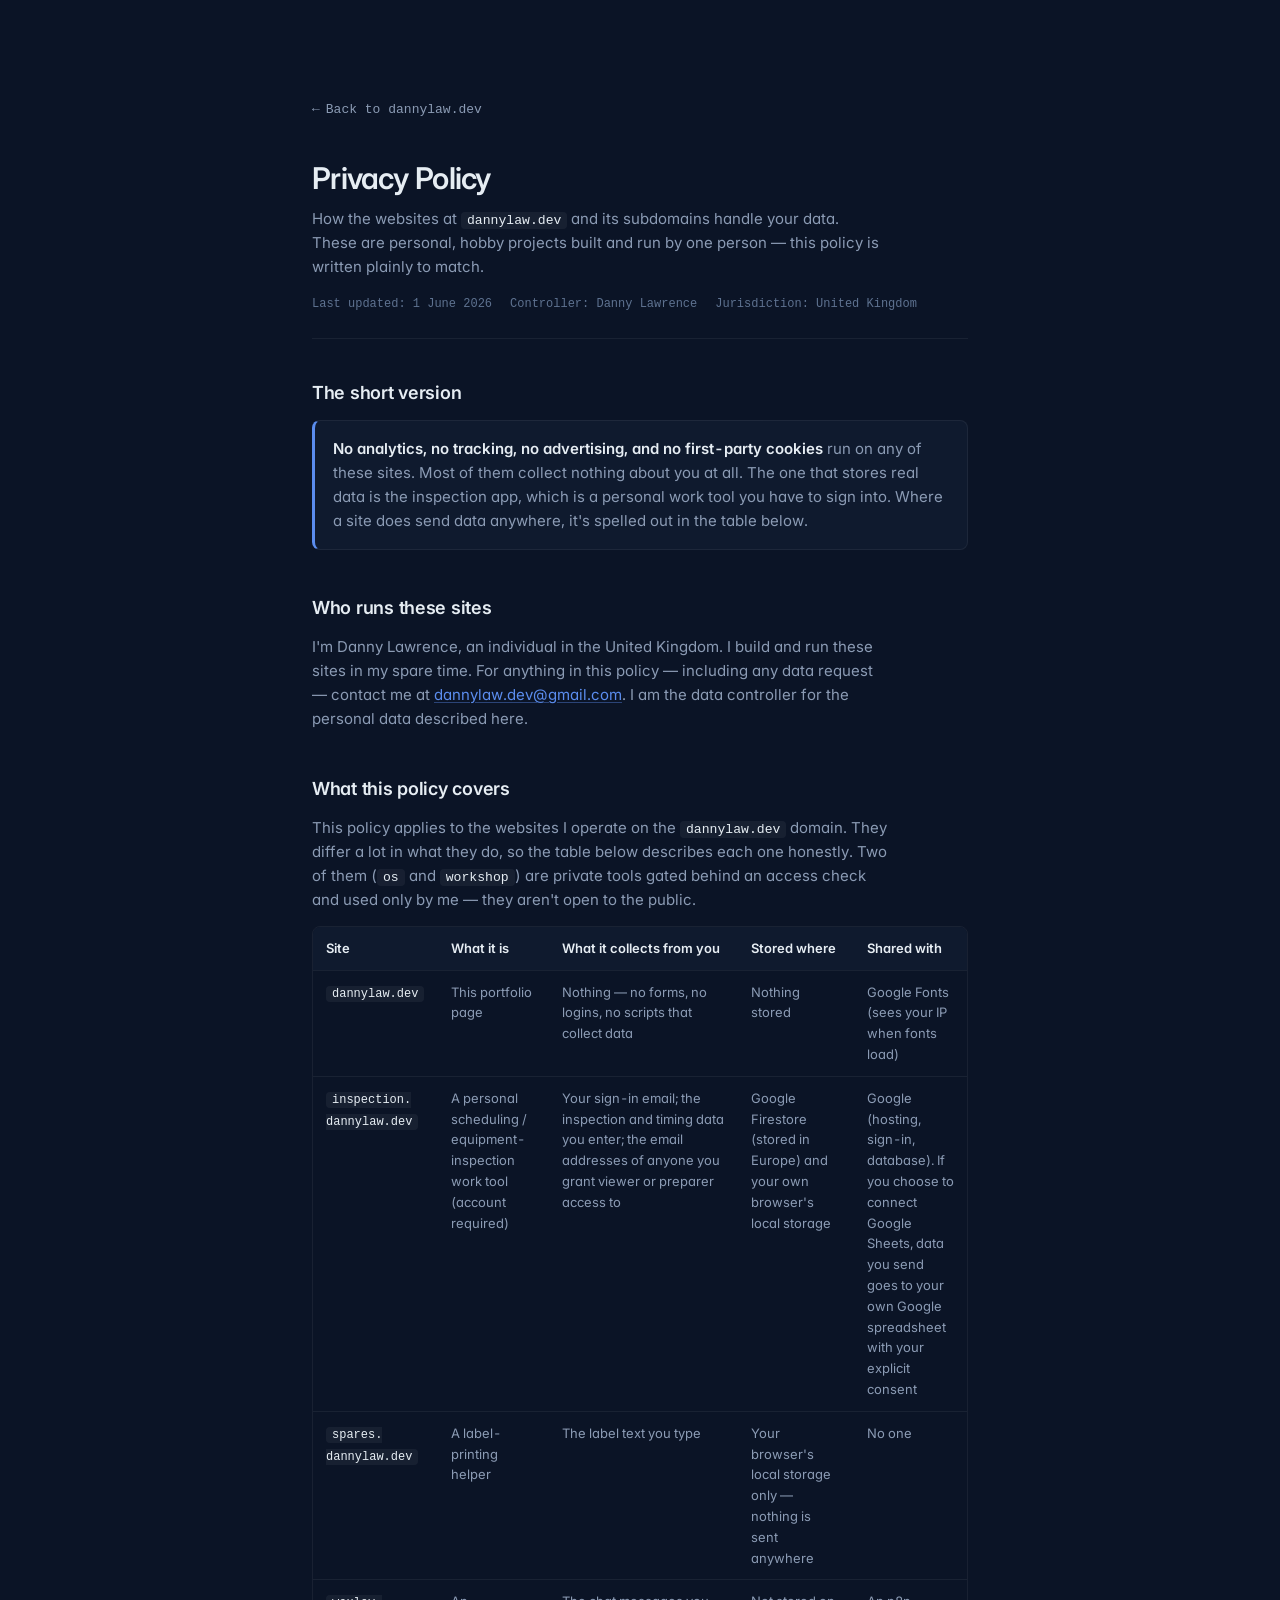
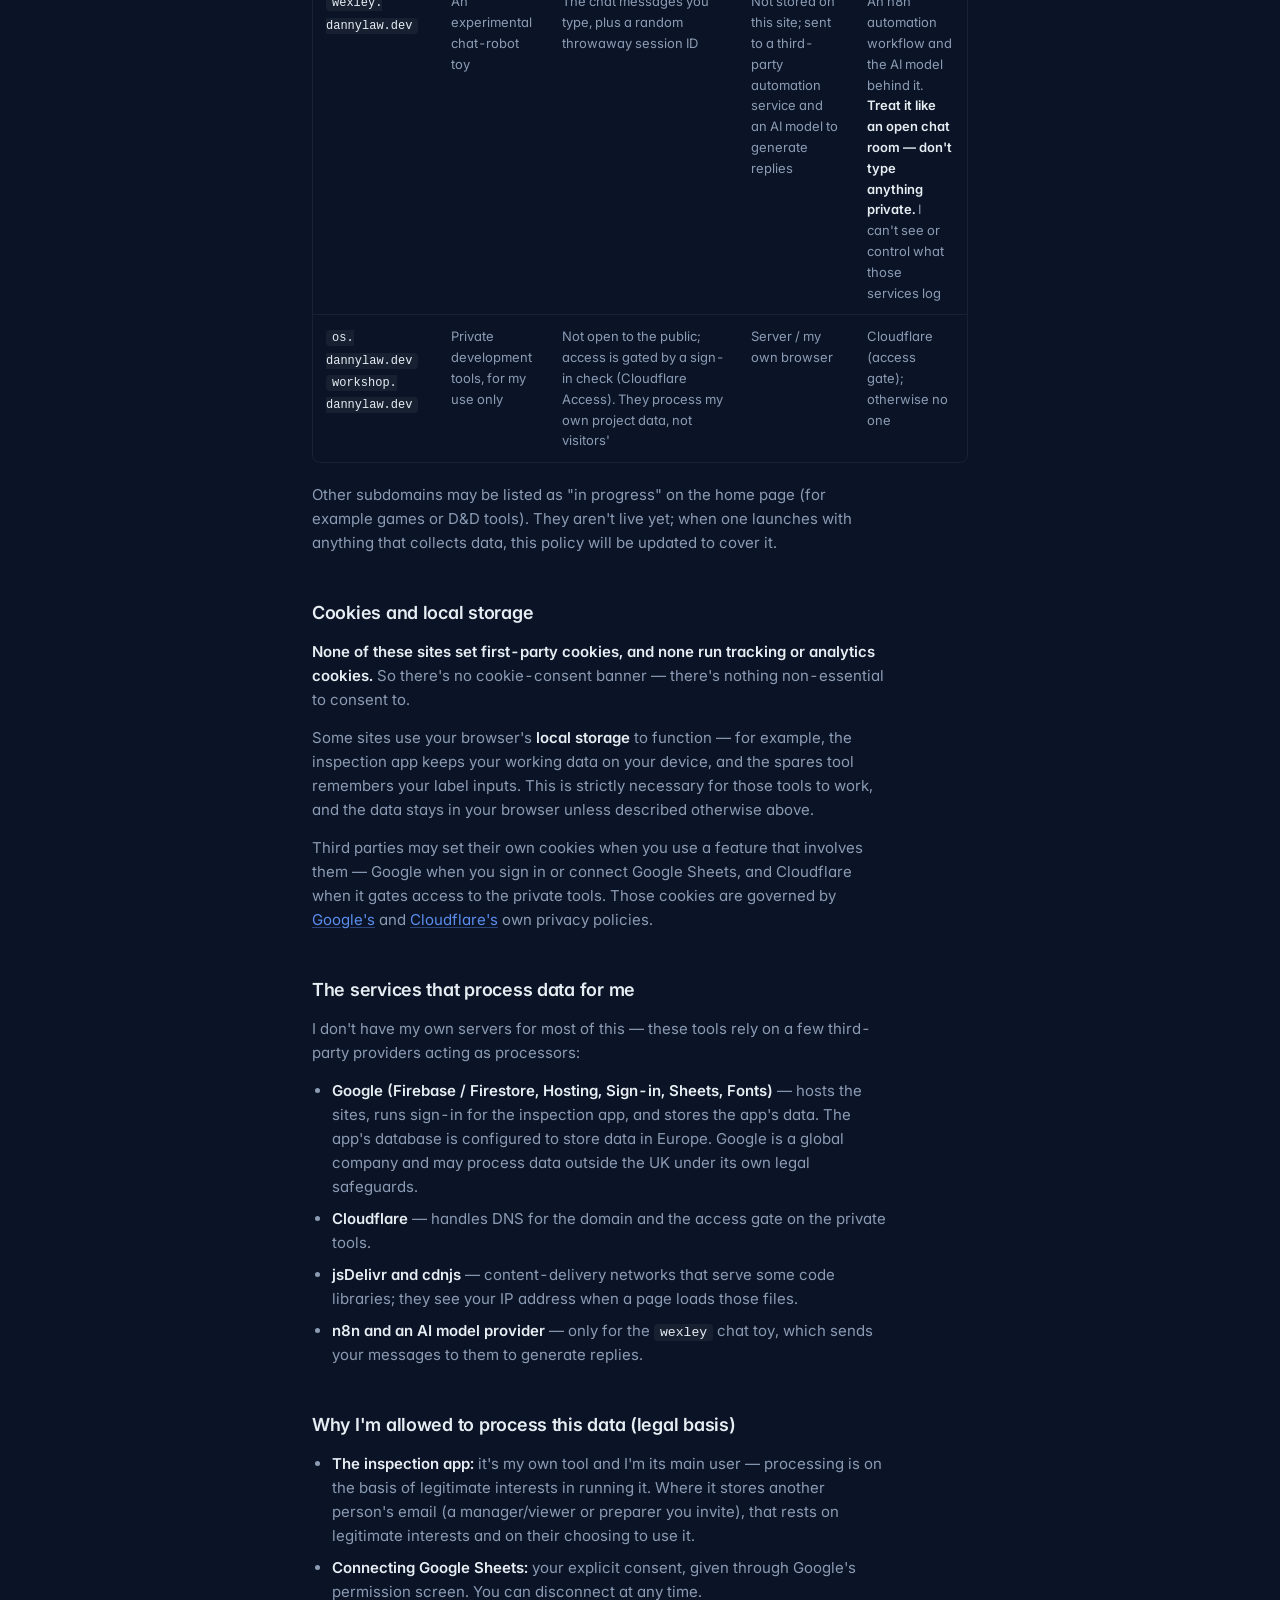
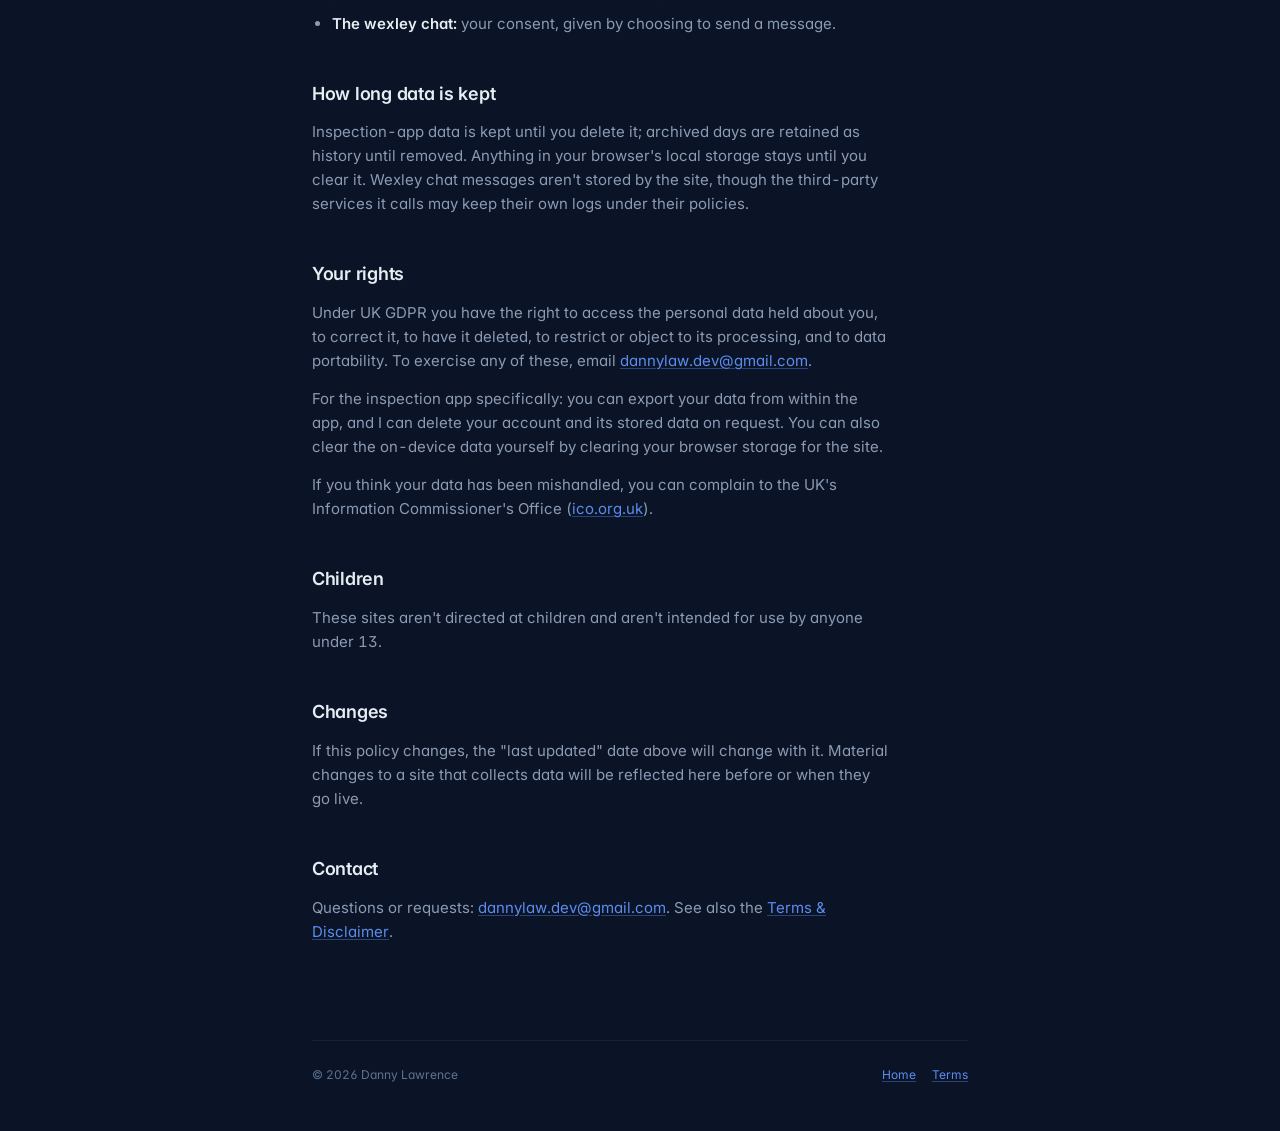
==== privacy.html @ 778b39ac "Add umbrella privacy policy + terms, and a CSP for the apex Adds privacy.html and terms.html coverin" ====
<!DOCTYPE html>
<html lang="en">
<head>
  <meta charset="UTF-8">
  <meta name="viewport" content="width=device-width, initial-scale=1.0">
  <meta name="robots" content="noindex">
  <meta name="description" content="Privacy policy for dannylaw.dev and its subdomains.">
  <title>Privacy — dannylaw.dev</title>
  <link rel="preconnect" href="https://fonts.googleapis.com">
  <link rel="preconnect" href="https://fonts.gstatic.com" crossorigin>
  <link href="https://fonts.googleapis.com/css2?family=Inter:wght@400;500;600;700&display=swap" rel="stylesheet">
  <link rel="stylesheet" href="style.css">
</head>
<body>
<div class="page legal">

  <a class="back-link" href="/"><span class="arrow">→</span> Back to dannylaw.dev</a>

  <header class="legal-head">
    <h1>Privacy Policy</h1>
    <p class="legal-sub">How the websites at <code>dannylaw.dev</code> and its subdomains handle your data. These are personal, hobby projects built and run by one person — this policy is written plainly to match.</p>
    <div class="legal-meta">
      <span>Last updated: 1 June 2026</span>
      <span>Controller: Danny Lawrence</span>
      <span>Jurisdiction: United Kingdom</span>
    </div>
  </header>

  <h2>The short version</h2>
  <div class="legal-note">
    <strong>No analytics, no tracking, no advertising, and no first-party cookies</strong> run on any of these sites. Most of them collect nothing about you at all. The one that stores real data is the inspection app, which is a personal work tool you have to sign into. Where a site does send data anywhere, it's spelled out in the table below.
  </div>

  <h2>Who runs these sites</h2>
  <p>I'm Danny Lawrence, an individual in the United Kingdom. I build and run these sites in my spare time. For anything in this policy — including any data request — contact me at <a href="mailto:dannylaw.dev@gmail.com">dannylaw.dev@gmail.com</a>. I am the data controller for the personal data described here.</p>

  <h2>What this policy covers</h2>
  <p>This policy applies to the websites I operate on the <code>dannylaw.dev</code> domain. They differ a lot in what they do, so the table below describes each one honestly. Two of them (<code>os</code> and <code>workshop</code>) are private tools gated behind an access check and used only by me — they aren't open to the public.</p>

  <div class="legal-table-wrap">
    <table class="legal-table">
      <thead>
        <tr>
          <th>Site</th>
          <th>What it is</th>
          <th>What it collects from you</th>
          <th>Stored where</th>
          <th>Shared with</th>
        </tr>
      </thead>
      <tbody>
        <tr>
          <td><code>dannylaw.dev</code></td>
          <td>This portfolio page</td>
          <td>Nothing — no forms, no logins, no scripts that collect data</td>
          <td>Nothing stored</td>
          <td>Google Fonts (sees your IP when fonts load)</td>
        </tr>
        <tr>
          <td><code>inspection.<wbr>dannylaw.dev</code></td>
          <td>A personal scheduling / equipment-inspection work tool (account required)</td>
          <td>Your sign-in email; the inspection and timing data you enter; the email addresses of anyone you grant viewer or preparer access to</td>
          <td>Google Firestore (stored in Europe) and your own browser's local storage</td>
          <td>Google (hosting, sign-in, database). If you choose to connect Google Sheets, data you send goes to your own Google spreadsheet with your explicit consent</td>
        </tr>
        <tr>
          <td><code>spares.<wbr>dannylaw.dev</code></td>
          <td>A label-printing helper</td>
          <td>The label text you type</td>
          <td>Your browser's local storage only — nothing is sent anywhere</td>
          <td>No one</td>
        </tr>
        <tr>
          <td><code>wexley.<wbr>dannylaw.dev</code></td>
          <td>An experimental chat-robot toy</td>
          <td>The chat messages you type, plus a random throwaway session ID</td>
          <td>Not stored on this site; sent to a third-party automation service and an AI model to generate replies</td>
          <td>An n8n automation workflow and the AI model behind it. <strong>Treat it like an open chat room — don't type anything private.</strong> I can't see or control what those services log</td>
        </tr>
        <tr>
          <td><code>os.<wbr>dannylaw.dev</code><br><code>workshop.<wbr>dannylaw.dev</code></td>
          <td>Private development tools, for my use only</td>
          <td>Not open to the public; access is gated by a sign-in check (Cloudflare Access). They process my own project data, not visitors'</td>
          <td>Server / my own browser</td>
          <td>Cloudflare (access gate); otherwise no one</td>
        </tr>
      </tbody>
    </table>
  </div>

  <p>Other subdomains may be listed as "in progress" on the home page (for example games or D&amp;D tools). They aren't live yet; when one launches with anything that collects data, this policy will be updated to cover it.</p>

  <h2>Cookies and local storage</h2>
  <p><strong>None of these sites set first-party cookies, and none run tracking or analytics cookies.</strong> So there's no cookie-consent banner — there's nothing non-essential to consent to.</p>
  <p>Some sites use your browser's <strong>local storage</strong> to function — for example, the inspection app keeps your working data on your device, and the spares tool remembers your label inputs. This is strictly necessary for those tools to work, and the data stays in your browser unless described otherwise above.</p>
  <p>Third parties may set their own cookies when you use a feature that involves them — Google when you sign in or connect Google Sheets, and Cloudflare when it gates access to the private tools. Those cookies are governed by <a href="https://policies.google.com/privacy" rel="noopener" target="_blank">Google's</a> and <a href="https://www.cloudflare.com/privacypolicy/" rel="noopener" target="_blank">Cloudflare's</a> own privacy policies.</p>

  <h2>The services that process data for me</h2>
  <p>I don't have my own servers for most of this — these tools rely on a few third-party providers acting as processors:</p>
  <ul>
    <li><strong>Google (Firebase / Firestore, Hosting, Sign-in, Sheets, Fonts)</strong> — hosts the sites, runs sign-in for the inspection app, and stores the app's data. The app's database is configured to store data in Europe. Google is a global company and may process data outside the UK under its own legal safeguards.</li>
    <li><strong>Cloudflare</strong> — handles DNS for the domain and the access gate on the private tools.</li>
    <li><strong>jsDelivr and cdnjs</strong> — content-delivery networks that serve some code libraries; they see your IP address when a page loads those files.</li>
    <li><strong>n8n and an AI model provider</strong> — only for the <code>wexley</code> chat toy, which sends your messages to them to generate replies.</li>
  </ul>

  <h2>Why I'm allowed to process this data (legal basis)</h2>
  <ul>
    <li><strong>The inspection app:</strong> it's my own tool and I'm its main user — processing is on the basis of legitimate interests in running it. Where it stores another person's email (a manager/viewer or preparer you invite), that rests on legitimate interests and on their choosing to use it.</li>
    <li><strong>Connecting Google Sheets:</strong> your explicit consent, given through Google's permission screen. You can disconnect at any time.</li>
    <li><strong>The wexley chat:</strong> your consent, given by choosing to send a message.</li>
  </ul>

  <h2>How long data is kept</h2>
  <p>Inspection-app data is kept until you delete it; archived days are retained as history until removed. Anything in your browser's local storage stays until you clear it. Wexley chat messages aren't stored by the site, though the third-party services it calls may keep their own logs under their policies.</p>

  <h2>Your rights</h2>
  <p>Under UK GDPR you have the right to access the personal data held about you, to correct it, to have it deleted, to restrict or object to its processing, and to data portability. To exercise any of these, email <a href="mailto:dannylaw.dev@gmail.com">dannylaw.dev@gmail.com</a>.</p>
  <p>For the inspection app specifically: you can export your data from within the app, and I can delete your account and its stored data on request. You can also clear the on-device data yourself by clearing your browser storage for the site.</p>
  <p>If you think your data has been mishandled, you can complain to the UK's Information Commissioner's Office (<a href="https://ico.org.uk/" rel="noopener" target="_blank">ico.org.uk</a>).</p>

  <h2>Children</h2>
  <p>These sites aren't directed at children and aren't intended for use by anyone under 13.</p>

  <h2>Changes</h2>
  <p>If this policy changes, the "last updated" date above will change with it. Material changes to a site that collects data will be reflected here before or when they go live.</p>

  <h2>Contact</h2>
  <p>Questions or requests: <a href="mailto:dannylaw.dev@gmail.com">dannylaw.dev@gmail.com</a>. See also the <a href="/terms.html">Terms &amp; Disclaimer</a>.</p>

  <footer>
    <span>© 2026 Danny Lawrence</span>
    <span class="footer-links">
      <a href="/">Home</a>
      <a href="/terms.html">Terms</a>
    </span>
  </footer>

</div>
</body>
</html>
---- style.css ----
/* =========================================================
   DESIGN TOKENS
   ========================================================= */
:root {
  --bg: #0b1426;
  --bg-elev: #0f1a2e;
  --bg-elev-hover: #131f36;
  --text: #e6edf3;
  --text-muted: #8b9bb4;
  --text-faint: #5e7290;
  --accent: #5b8def;
  --accent-hover: #7aa3f5;
  --divider: rgba(255, 255, 255, 0.06);
  --divider-strong: rgba(255, 255, 255, 0.10);

  --pill-green-bg: rgba(74, 222, 128, 0.10);
  --pill-green-fg: #86efac;
  --pill-amber-bg: rgba(251, 191, 36, 0.10);
  --pill-amber-fg: #fcd34d;
  --pill-grey-bg:  rgba(139, 155, 180, 0.10);
  --pill-grey-fg:  #b3c0d4;
}

/* =========================================================
   BASE
   ========================================================= */
*, *::before, *::after { box-sizing: border-box; }
html, body { margin: 0; padding: 0; }
body {
  background: var(--bg);
  color: var(--text);
  font-family: 'Inter', system-ui, -apple-system, 'Segoe UI', sans-serif;
  font-size: 15px;
  line-height: 1.6;
  font-feature-settings: 'cv11', 'ss01';
  font-variant-numeric: tabular-nums;
  -webkit-font-smoothing: antialiased;
  -moz-osx-font-smoothing: grayscale;
}
a { color: inherit; text-decoration: none; }
h1, h2, h3 { margin: 0; letter-spacing: -0.02em; font-weight: 600; }
p { margin: 0; }
code {
  font-family: ui-monospace, SFMono-Regular, Menlo, Consolas, monospace;
  font-size: 0.875em;
  padding: 1px 6px;
  background: rgba(255, 255, 255, 0.05);
  border-radius: 4px;
  color: var(--text);
}
a:focus-visible {
  outline: 2px solid var(--accent);
  outline-offset: 3px;
  border-radius: 4px;
}

/* =========================================================
   LAYOUT
   ========================================================= */
.page {
  max-width: 720px;
  margin: 0 auto;
  padding: 96px 32px 48px;
}
@media (max-width: 640px) {
  .page { padding: 56px 20px 32px; }
}

/* =========================================================
   PILL
   ========================================================= */
.pill {
  display: inline-flex;
  align-items: center;
  gap: 6px;
  padding: 4px 10px;
  border-radius: 999px;
  font-size: 0.75rem;
  font-weight: 500;
  line-height: 1;
  white-space: nowrap;
}
.pill::before {
  content: "";
  display: inline-block;
  width: 6px;
  height: 6px;
  border-radius: 50%;
  background: currentColor;
}
.pill-green { background: var(--pill-green-bg); color: var(--pill-green-fg); }
.pill-amber { background: var(--pill-amber-bg); color: var(--pill-amber-fg); }
.pill-grey  { background: var(--pill-grey-bg);  color: var(--pill-grey-fg); }

/* =========================================================
   HERO
   ========================================================= */
.hero { margin-bottom: 56px; }
.hero h1 {
  font-size: 2.5rem;
  letter-spacing: -0.025em;
  line-height: 1.1;
  margin-bottom: 14px;
}
.hero-tagline {
  font-size: 1.0625rem;
  color: var(--text);
  margin-bottom: 6px;
  letter-spacing: -0.01em;
}
.hero-about {
  font-size: 0.9375rem;
  color: var(--text-muted);
  max-width: 56ch;
}

/* =========================================================
   STATUS BAR — workshop online indicator
   ========================================================= */
.status-bar {
  display: flex;
  align-items: center;
  justify-content: space-between;
  gap: 16px;
  padding: 14px 18px;
  margin-bottom: 72px;
  background: var(--bg-elev);
  border: 1px solid var(--divider);
  border-radius: 10px;
  font-size: 0.875rem;
  flex-wrap: wrap;
}
.status-bar-info {
  display: flex;
  align-items: center;
  gap: 12px;
  flex-wrap: wrap;
}
.status-bar-text { color: var(--text-muted); }
.status-bar-text strong { color: var(--text); font-weight: 500; }
.status-bar-link {
  display: inline-flex;
  align-items: center;
  gap: 8px;
  color: var(--accent);
  font-weight: 500;
  transition: color 150ms ease;
}
.status-bar-link:hover { color: var(--accent-hover); }
.status-bar-link:hover .arrow { transform: translateX(2px); }
.status-bar-tag {
  font-size: 0.6875rem;
  color: var(--text-faint);
  text-transform: uppercase;
  letter-spacing: 0.08em;
  padding: 2px 7px;
  border: 1px solid var(--divider-strong);
  border-radius: 4px;
  font-weight: 500;
}

/* =========================================================
   SECTION HEADS
   ========================================================= */
.section { margin-bottom: 72px; }
.section-head {
  display: flex;
  align-items: baseline;
  justify-content: space-between;
  margin-bottom: 16px;
  padding-bottom: 14px;
  border-bottom: 1px solid var(--divider);
}
.section-head h2 {
  font-size: 0.75rem;
  font-weight: 500;
  color: var(--text-muted);
  text-transform: uppercase;
  letter-spacing: 0.08em;
}
.section-head .meta {
  font-size: 0.75rem;
  color: var(--text-faint);
}

/* =========================================================
   PROJECT LIST
   ========================================================= */
.project-list { display: flex; flex-direction: column; }
.project-row {
  padding: 22px 0;
  border-bottom: 1px solid var(--divider);
  display: flex;
  flex-direction: column;
  gap: 10px;
}
.project-row:last-child { border-bottom: none; }
.project-row-head {
  display: flex;
  align-items: center;
  justify-content: space-between;
  gap: 12px;
}
.project-row-title {
  font-size: 1rem;
  font-weight: 600;
  color: var(--text);
  letter-spacing: -0.01em;
}
.project-row-desc {
  font-size: 0.9375rem;
  color: var(--text-muted);
  line-height: 1.55;
  max-width: 60ch;
}
.project-row-foot {
  display: flex;
  align-items: center;
  justify-content: space-between;
  gap: 12px;
  flex-wrap: wrap;
  margin-top: 2px;
}
.tech {
  display: flex;
  gap: 6px;
  flex-wrap: wrap;
}
.tech span {
  font-size: 0.6875rem;
  color: var(--text-faint);
  padding: 2px 8px;
  background: rgba(255, 255, 255, 0.03);
  border-radius: 4px;
  line-height: 1.5;
}
.row-link {
  display: inline-flex;
  align-items: center;
  gap: 6px;
  font-size: 0.8125rem;
  font-family: ui-monospace, SFMono-Regular, Menlo, Consolas, monospace;
  color: var(--accent);
  transition: color 150ms ease;
}
.row-link:hover { color: var(--accent-hover); }
.row-link:hover .arrow { transform: translateX(2px); }
.row-link.is-disabled {
  color: var(--text-faint);
  cursor: not-allowed;
}
.row-link.is-disabled:hover { color: var(--text-faint); }
.row-link.is-disabled:hover .arrow { transform: none; }

/* =========================================================
   ABOUT
   ========================================================= */
.about p {
  font-size: 1rem;
  color: var(--text-muted);
  margin-bottom: 16px;
  max-width: 62ch;
}
.about p:last-child { margin-bottom: 0; }
.about strong { color: var(--text); font-weight: 500; }

/* =========================================================
   LINKS (contact buttons)
   ========================================================= */
.contact {
  display: flex;
  gap: 10px;
  flex-wrap: wrap;
}
.contact a {
  display: inline-flex;
  align-items: center;
  gap: 8px;
  padding: 10px 16px;
  border: 1px solid var(--divider);
  border-radius: 8px;
  font-size: 0.875rem;
  font-weight: 500;
  color: var(--text);
  transition: border-color 150ms ease, background 150ms ease, color 150ms ease;
}
.contact a:hover {
  border-color: var(--divider-strong);
  background: var(--bg-elev);
}
.contact a.primary {
  border-color: rgba(91, 141, 239, 0.30);
  color: var(--accent);
}
.contact a.primary:hover {
  border-color: rgba(91, 141, 239, 0.50);
  background: rgba(91, 141, 239, 0.06);
  color: var(--accent-hover);
}
.contact a.quiet {
  border-color: transparent;
  padding: 10px 6px;
  color: var(--text-muted);
}
.contact a.quiet:hover {
  border-color: transparent;
  background: none;
  color: var(--text);
}
.link-tag {
  font-size: 0.625rem;
  color: var(--text-faint);
  text-transform: uppercase;
  letter-spacing: 0.08em;
  padding: 2px 6px;
  border: 1px solid var(--divider-strong);
  border-radius: 4px;
  margin-left: 4px;
}
.arrow { transition: transform 150ms ease; display: inline-block; }
.contact a:hover .arrow { transform: translateX(2px); }

/* =========================================================
   FOOTER
   ========================================================= */
footer {
  margin-top: 96px;
  padding-top: 24px;
  border-top: 1px solid var(--divider);
  display: flex;
  justify-content: space-between;
  align-items: center;
  font-size: 0.75rem;
  color: var(--text-faint);
  flex-wrap: wrap;
  gap: 12px;
}
.footer-links { display: flex; gap: 16px; flex-wrap: wrap; }
.footer-links a {
  color: var(--text-faint);
  transition: color 150ms ease;
}
.footer-links a:hover { color: var(--text-muted); }

/* =========================================================
   LEGAL PAGES — privacy.html, terms.html
   ========================================================= */
.back-link {
  display: inline-flex;
  align-items: center;
  gap: 6px;
  font-size: 0.8125rem;
  font-family: ui-monospace, SFMono-Regular, Menlo, Consolas, monospace;
  color: var(--text-muted);
  margin-bottom: 40px;
  transition: color 150ms ease;
}
.back-link:hover { color: var(--text); }
.back-link .arrow { transform: scaleX(-1); }

.legal-head {
  margin-bottom: 40px;
  padding-bottom: 24px;
  border-bottom: 1px solid var(--divider);
}
.legal-head h1 {
  font-size: 1.875rem;
  letter-spacing: -0.025em;
  line-height: 1.15;
  margin-bottom: 12px;
}
.legal-sub { color: var(--text-muted); font-size: 0.9375rem; max-width: 60ch; }
.legal-meta {
  margin-top: 16px;
  display: flex;
  gap: 18px;
  flex-wrap: wrap;
  font-size: 0.75rem;
  font-family: ui-monospace, SFMono-Regular, Menlo, Consolas, monospace;
  color: var(--text-faint);
}

.legal h2 {
  font-size: 1.125rem;
  letter-spacing: -0.015em;
  color: var(--text);
  margin: 44px 0 12px;
}
.legal h2:first-of-type { margin-top: 0; }
.legal h3 { font-size: 0.9375rem; color: var(--text); margin: 24px 0 8px; }
.legal p { color: var(--text-muted); margin-bottom: 14px; max-width: 64ch; }
.legal ul { color: var(--text-muted); margin: 0 0 14px; padding-left: 20px; max-width: 64ch; }
.legal li { margin-bottom: 8px; }
.legal strong { color: var(--text); font-weight: 600; }
.legal a:not(.back-link) {
  color: var(--accent);
  text-decoration: underline;
  text-underline-offset: 2px;
  text-decoration-color: rgba(91, 141, 239, 0.4);
  transition: color 150ms ease;
}
.legal a:not(.back-link):hover { color: var(--accent-hover); }

.legal-note {
  background: var(--bg-elev);
  border: 1px solid var(--divider);
  border-left: 3px solid var(--accent);
  border-radius: 8px;
  padding: 16px 18px;
  margin: 0 0 20px;
  color: var(--text-muted);
  font-size: 0.9375rem;
}
.legal-note strong { color: var(--text); }

.legal-table-wrap {
  overflow-x: auto;
  margin: 0 0 20px;
  border: 1px solid var(--divider);
  border-radius: 8px;
}
.legal-table { width: 100%; border-collapse: collapse; font-size: 0.8125rem; }
.legal-table th, .legal-table td {
  text-align: left;
  padding: 11px 13px;
  border-bottom: 1px solid var(--divider);
  vertical-align: top;
}
.legal-table th { color: var(--text); font-weight: 600; background: var(--bg-elev); white-space: nowrap; }
.legal-table td { color: var(--text-muted); }
.legal-table tr:last-child td { border-bottom: none; }
.legal-table code { font-size: 0.75rem; white-space: nowrap; }
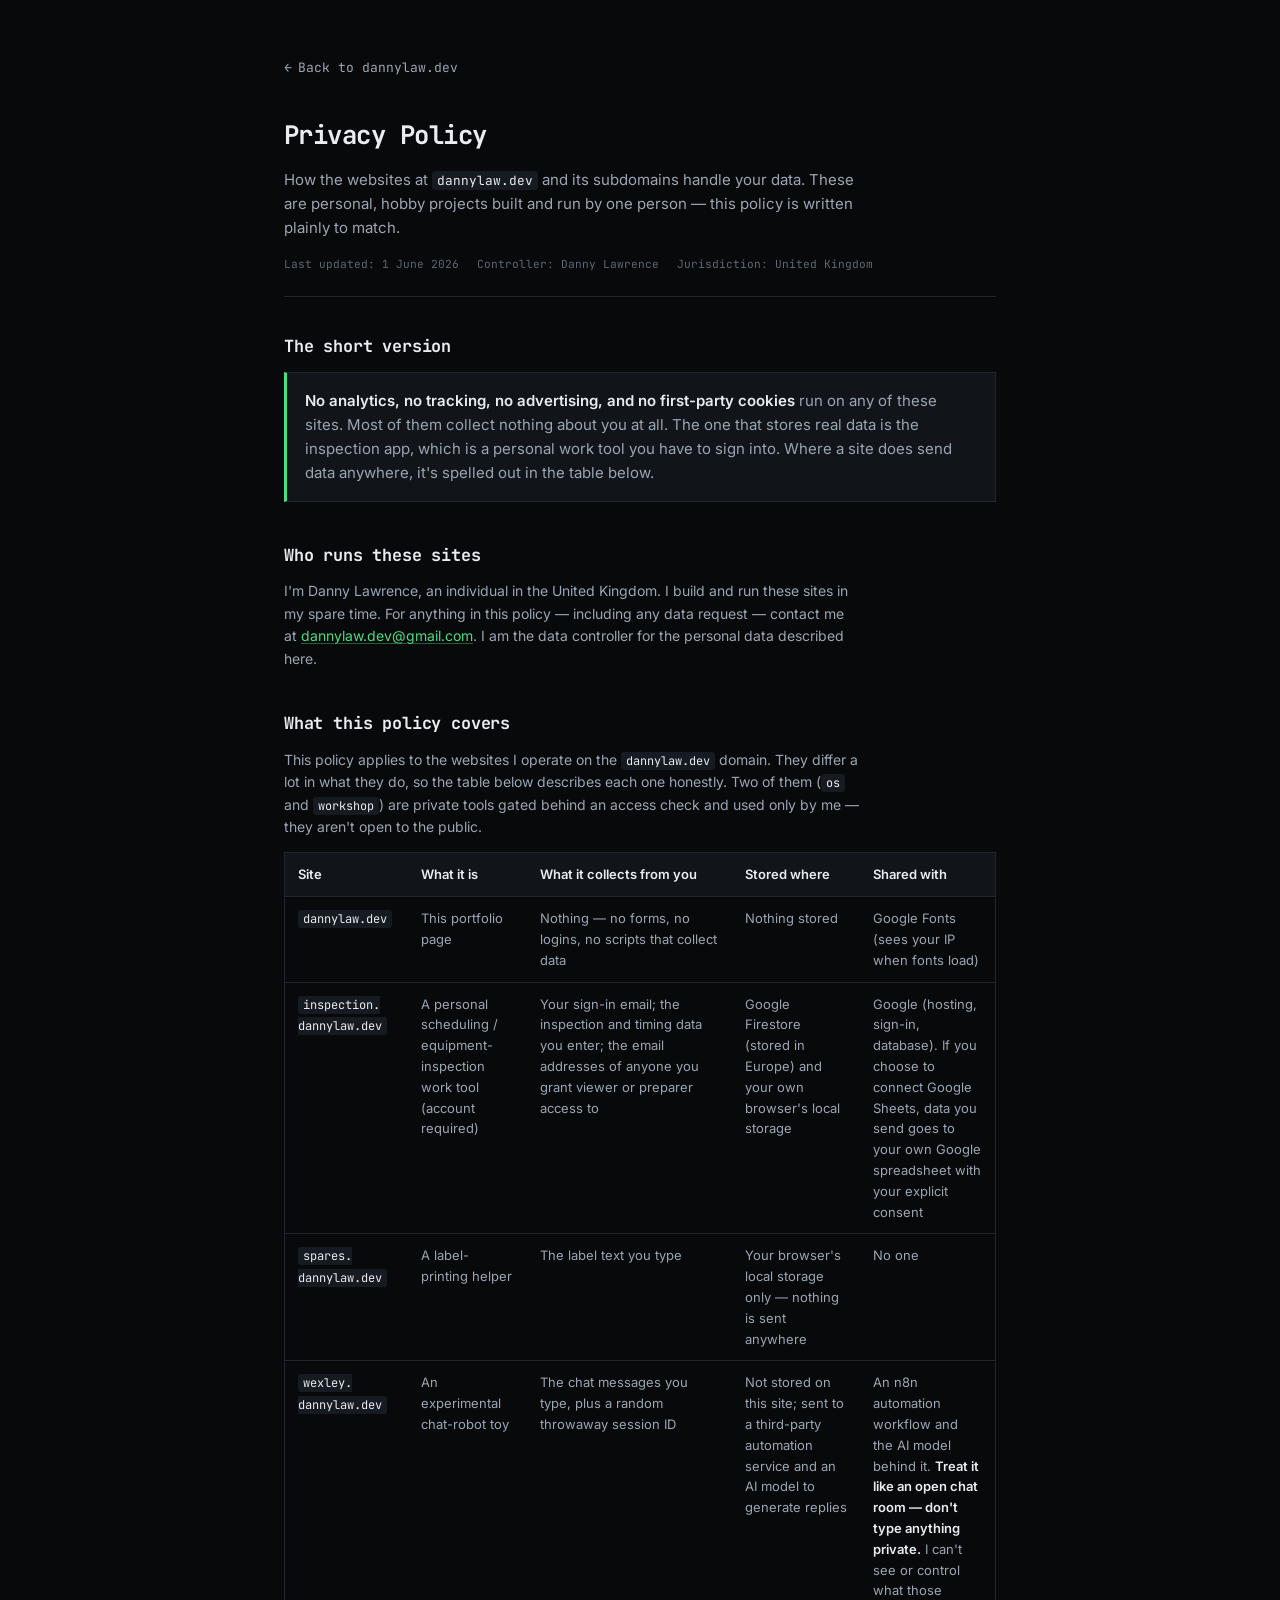
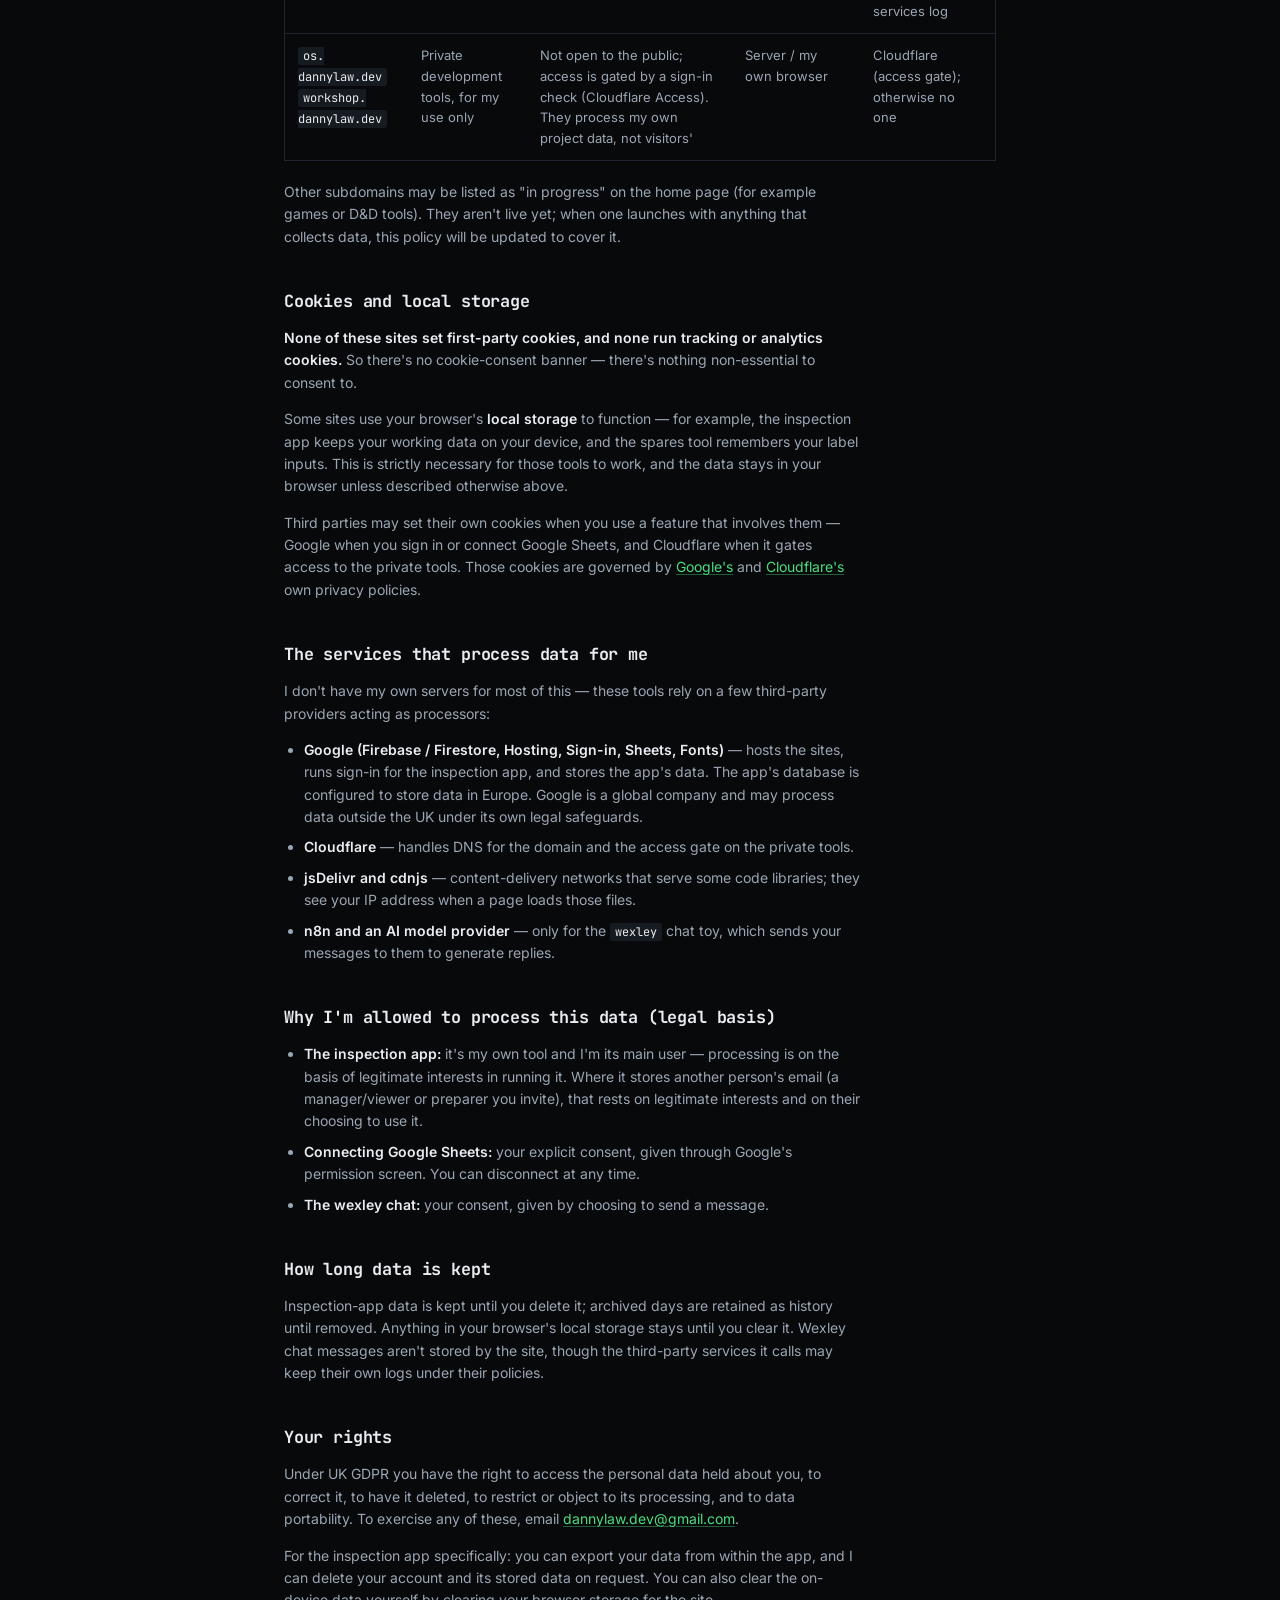
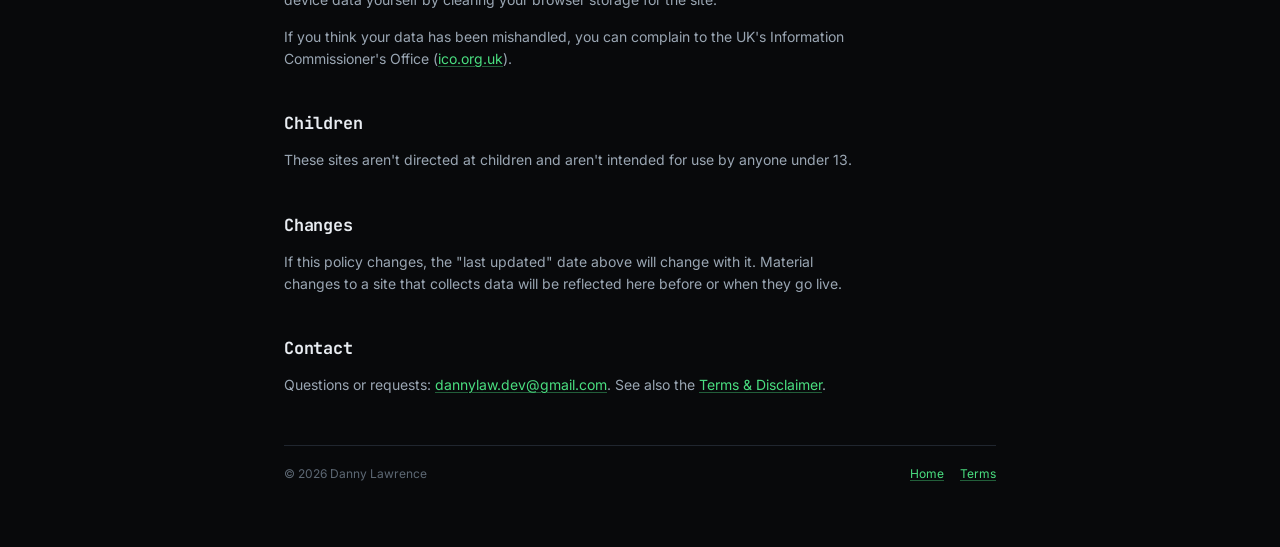
==== commit 42051af2: "Redesign apex as a "Control Deck" personal dashboard Full visual overhaul (Danny's call): mono ops-c" ====
--- a/privacy.html
+++ b/privacy.html
@@ -8,7 +8,7 @@
   <title>Privacy — dannylaw.dev</title>
   <link rel="preconnect" href="https://fonts.googleapis.com">
   <link rel="preconnect" href="https://fonts.gstatic.com" crossorigin>
-  <link href="https://fonts.googleapis.com/css2?family=Inter:wght@400;500;600;700&display=swap" rel="stylesheet">
+  <link href="https://fonts.googleapis.com/css2?family=Inter:wght@400;500;600&family=JetBrains+Mono:wght@400;500;600;700&display=swap" rel="stylesheet">
   <link rel="stylesheet" href="style.css">
 </head>
 <body>
--- a/style.css
+++ b/style.css
@@ -1,432 +1,280 @@
 /* =========================================================
-   DESIGN TOKENS
+   dannylaw.dev — "Control Deck" personal dashboard
+   Mono ops-console aesthetic. Sharp edges, status dots,
+   tile grid. Redesigned 2026-06.
    ========================================================= */
+
+/* ---------- TOKENS ---------- */
 :root {
-  --bg: #0b1426;
-  --bg-elev: #0f1a2e;
-  --bg-elev-hover: #131f36;
-  --text: #e6edf3;
-  --text-muted: #8b9bb4;
-  --text-faint: #5e7290;
-  --accent: #5b8def;
-  --accent-hover: #7aa3f5;
-  --divider: rgba(255, 255, 255, 0.06);
-  --divider-strong: rgba(255, 255, 255, 0.10);
-
-  --pill-green-bg: rgba(74, 222, 128, 0.10);
-  --pill-green-fg: #86efac;
-  --pill-amber-bg: rgba(251, 191, 36, 0.10);
-  --pill-amber-fg: #fcd34d;
-  --pill-grey-bg:  rgba(139, 155, 180, 0.10);
-  --pill-grey-fg:  #b3c0d4;
-}
-
-/* =========================================================
-   BASE
-   ========================================================= */
+  --bg: #08090b;
+  --bg-2: #0d0f13;
+  --surface: #111419;
+  --surface-2: #161a21;
+  --surface-hover: #1b212a;
+  --line: #20262f;
+  --line-bright: #2f3845;
+  --ink: #e9edf2;
+  --ink-dim: #9aa6b3;
+  --ink-faint: #5d6874;
+
+  --live: #4ade80;       /* online / live */
+  --build: #fbbf24;      /* in progress */
+  --idle: #6b7480;       /* private / dev / on-demand */
+  --accent: #4ade80;
+  --accent-soft: rgba(74, 222, 128, 0.12);
+  --glow: rgba(74, 222, 128, 0.22);
+
+  --mono: 'JetBrains Mono', ui-monospace, SFMono-Regular, Menlo, Consolas, monospace;
+  --sans: 'Inter', system-ui, -apple-system, 'Segoe UI', sans-serif;
+}
+
+/* ---------- BASE ---------- */
 *, *::before, *::after { box-sizing: border-box; }
 html, body { margin: 0; padding: 0; }
 body {
-  background: var(--bg);
-  color: var(--text);
-  font-family: 'Inter', system-ui, -apple-system, 'Segoe UI', sans-serif;
-  font-size: 15px;
+  background:
+    radial-gradient(900px 500px at 80% -10%, rgba(74,222,128,0.05), transparent 60%),
+    var(--bg);
+  color: var(--ink);
+  font-family: var(--mono);
+  font-size: 14px;
   line-height: 1.6;
-  font-feature-settings: 'cv11', 'ss01';
-  font-variant-numeric: tabular-nums;
   -webkit-font-smoothing: antialiased;
   -moz-osx-font-smoothing: grayscale;
 }
 a { color: inherit; text-decoration: none; }
-h1, h2, h3 { margin: 0; letter-spacing: -0.02em; font-weight: 600; }
-p { margin: 0; }
-code {
-  font-family: ui-monospace, SFMono-Regular, Menlo, Consolas, monospace;
-  font-size: 0.875em;
-  padding: 1px 6px;
-  background: rgba(255, 255, 255, 0.05);
-  border-radius: 4px;
-  color: var(--text);
-}
-a:focus-visible {
-  outline: 2px solid var(--accent);
-  outline-offset: 3px;
-  border-radius: 4px;
-}
+:focus-visible { outline: 2px solid var(--accent); outline-offset: 3px; }
+
+.deck {
+  max-width: 760px;
+  margin: 0 auto;
+  padding: 56px 24px 64px;
+}
+@media (max-width: 600px) { .deck { padding: 36px 16px 48px; } }
+
+/* ---------- HEADER ---------- */
+.deck-head {
+  display: flex;
+  align-items: baseline;
+  justify-content: space-between;
+  gap: 16px;
+  flex-wrap: wrap;
+  padding-bottom: 14px;
+  border-bottom: 1px solid var(--line);
+}
+.brand {
+  font-size: 1.25rem;
+  font-weight: 700;
+  letter-spacing: -0.01em;
+  color: var(--ink);
+}
+.brand .blink {
+  color: var(--accent);
+  animation: blink 1.4s steps(1) infinite;
+}
+@keyframes blink { 50% { opacity: 0; } }
+.tagline { color: var(--ink-faint); font-size: 0.8125rem; }
+.status-chip {
+  display: inline-flex;
+  align-items: center;
+  gap: 7px;
+  font-size: 0.75rem;
+  color: var(--ink-dim);
+  letter-spacing: 0.04em;
+  text-transform: uppercase;
+}
+
+/* status dot */
+.dot {
+  width: 8px; height: 8px;
+  border-radius: 50%;
+  flex: none;
+  display: inline-block;
+}
+.dot.live  { background: var(--live);  box-shadow: 0 0 8px var(--glow); }
+.dot.build { background: var(--build); }
+.dot.idle  { background: var(--idle); }
+
+/* ---------- SECTIONS ---------- */
+.section { margin-top: 40px; }
+.section-label {
+  display: flex;
+  align-items: center;
+  gap: 10px;
+  font-size: 0.7rem;
+  letter-spacing: 0.18em;
+  text-transform: uppercase;
+  color: var(--ink-faint);
+  margin-bottom: 14px;
+}
+.section-label::after {
+  content: "";
+  flex: 1;
+  height: 1px;
+  background: var(--line);
+}
+.section-count { color: var(--ink-dim); letter-spacing: 0; }
+
+/* ---------- TILE GRID ---------- */
+.grid {
+  display: grid;
+  grid-template-columns: 1fr 1fr;
+  gap: 10px;
+}
+@media (max-width: 540px) { .grid { grid-template-columns: 1fr; } }
+
+.tile {
+  display: flex;
+  flex-direction: column;
+  gap: 8px;
+  padding: 16px;
+  background: var(--surface);
+  border: 1px solid var(--line);
+  transition: background 140ms ease, border-color 140ms ease, transform 140ms ease;
+}
+a.tile:hover {
+  background: var(--surface-hover);
+  border-color: var(--line-bright);
+}
+a.tile:hover .tile-go { color: var(--accent); }
+a.tile:hover .tile-go .arr { transform: translateX(3px); }
+
+.tile-top {
+  display: flex;
+  align-items: center;
+  justify-content: space-between;
+  gap: 10px;
+}
+.tile-name { font-weight: 600; color: var(--ink); font-size: 0.9375rem; }
+.tile-desc { color: var(--ink-dim); font-size: 0.8125rem; line-height: 1.5; flex: 1; }
+.tile-go {
+  display: flex;
+  align-items: center;
+  justify-content: space-between;
+  gap: 8px;
+  font-size: 0.75rem;
+  color: var(--ink-faint);
+  margin-top: 2px;
+}
+.tile-go .host { font-size: 0.75rem; }
+.arr { transition: transform 140ms ease; }
+
+/* soft variant for not-yet-live */
+.tile.soft { background: var(--bg-2); border-style: dashed; }
+.tile.soft .tile-name { color: var(--ink-dim); }
+
+/* compact row list (building / workshop) */
+.rows { display: flex; flex-direction: column; }
+.row {
+  display: flex;
+  align-items: center;
+  gap: 12px;
+  padding: 11px 4px;
+  border-bottom: 1px solid var(--line);
+}
+.row:last-child { border-bottom: none; }
+.row .r-name { color: var(--ink); font-weight: 500; min-width: 130px; }
+.row .r-desc { color: var(--ink-dim); font-size: 0.8125rem; flex: 1; }
+.row .r-tag {
+  font-size: 0.7rem;
+  color: var(--ink-faint);
+  letter-spacing: 0.06em;
+  text-transform: uppercase;
+}
+a.row:hover .r-name { color: var(--accent); }
+a.row:hover .r-tag { color: var(--ink-dim); }
+
+/* ---------- ABOUT ---------- */
+.about {
+  margin-top: 40px;
+  padding: 18px;
+  background: var(--surface);
+  border-left: 2px solid var(--line-bright);
+}
+.about p { margin: 0 0 10px; color: var(--ink-dim); font-size: 0.875rem; line-height: 1.65; }
+.about p:last-child { margin-bottom: 0; }
+.about strong { color: var(--ink); font-weight: 600; }
+
+/* ---------- LINKS ROW ---------- */
+.links {
+  display: flex;
+  gap: 10px;
+  flex-wrap: wrap;
+  margin-top: 28px;
+}
+.links a {
+  display: inline-flex;
+  align-items: center;
+  gap: 7px;
+  padding: 9px 14px;
+  border: 1px solid var(--line);
+  font-size: 0.8125rem;
+  color: var(--ink-dim);
+  transition: border-color 140ms ease, color 140ms ease, background 140ms ease;
+}
+.links a:hover { border-color: var(--line-bright); color: var(--ink); background: var(--surface); }
+
+/* ---------- FOOTER ---------- */
+footer {
+  margin-top: 48px;
+  padding-top: 18px;
+  border-top: 1px solid var(--line);
+  display: flex;
+  justify-content: space-between;
+  align-items: center;
+  flex-wrap: wrap;
+  gap: 10px;
+  font-size: 0.75rem;
+  color: var(--ink-faint);
+}
+.footer-links { display: flex; gap: 16px; flex-wrap: wrap; }
+.footer-links a { color: var(--ink-faint); transition: color 140ms ease; }
+.footer-links a:hover { color: var(--ink-dim); }
 
 /* =========================================================
-   LAYOUT
+   LEGAL PAGES — privacy.html, terms.html (re-skinned to deck)
    ========================================================= */
-.page {
-  max-width: 720px;
-  margin: 0 auto;
-  padding: 96px 32px 48px;
-}
-@media (max-width: 640px) {
-  .page { padding: 56px 20px 32px; }
-}
-
-/* =========================================================
-   PILL
-   ========================================================= */
-.pill {
-  display: inline-flex;
-  align-items: center;
-  gap: 6px;
-  padding: 4px 10px;
-  border-radius: 999px;
-  font-size: 0.75rem;
-  font-weight: 500;
-  line-height: 1;
-  white-space: nowrap;
-}
-.pill::before {
-  content: "";
-  display: inline-block;
-  width: 6px;
-  height: 6px;
-  border-radius: 50%;
-  background: currentColor;
-}
-.pill-green { background: var(--pill-green-bg); color: var(--pill-green-fg); }
-.pill-amber { background: var(--pill-amber-bg); color: var(--pill-amber-fg); }
-.pill-grey  { background: var(--pill-grey-bg);  color: var(--pill-grey-fg); }
-
-/* =========================================================
-   HERO
-   ========================================================= */
-.hero { margin-bottom: 56px; }
-.hero h1 {
-  font-size: 2.5rem;
-  letter-spacing: -0.025em;
-  line-height: 1.1;
-  margin-bottom: 14px;
-}
-.hero-tagline {
-  font-size: 1.0625rem;
-  color: var(--text);
-  margin-bottom: 6px;
-  letter-spacing: -0.01em;
-}
-.hero-about {
-  font-size: 0.9375rem;
-  color: var(--text-muted);
-  max-width: 56ch;
-}
-
-/* =========================================================
-   STATUS BAR — workshop online indicator
-   ========================================================= */
-.status-bar {
-  display: flex;
-  align-items: center;
-  justify-content: space-between;
-  gap: 16px;
-  padding: 14px 18px;
-  margin-bottom: 72px;
-  background: var(--bg-elev);
-  border: 1px solid var(--divider);
-  border-radius: 10px;
-  font-size: 0.875rem;
-  flex-wrap: wrap;
-}
-.status-bar-info {
-  display: flex;
-  align-items: center;
-  gap: 12px;
-  flex-wrap: wrap;
-}
-.status-bar-text { color: var(--text-muted); }
-.status-bar-text strong { color: var(--text); font-weight: 500; }
-.status-bar-link {
-  display: inline-flex;
-  align-items: center;
-  gap: 8px;
-  color: var(--accent);
-  font-weight: 500;
-  transition: color 150ms ease;
-}
-.status-bar-link:hover { color: var(--accent-hover); }
-.status-bar-link:hover .arrow { transform: translateX(2px); }
-.status-bar-tag {
-  font-size: 0.6875rem;
-  color: var(--text-faint);
-  text-transform: uppercase;
-  letter-spacing: 0.08em;
-  padding: 2px 7px;
-  border: 1px solid var(--divider-strong);
-  border-radius: 4px;
-  font-weight: 500;
-}
-
-/* =========================================================
-   SECTION HEADS
-   ========================================================= */
-.section { margin-bottom: 72px; }
-.section-head {
-  display: flex;
-  align-items: baseline;
-  justify-content: space-between;
-  margin-bottom: 16px;
-  padding-bottom: 14px;
-  border-bottom: 1px solid var(--divider);
-}
-.section-head h2 {
-  font-size: 0.75rem;
-  font-weight: 500;
-  color: var(--text-muted);
-  text-transform: uppercase;
-  letter-spacing: 0.08em;
-}
-.section-head .meta {
-  font-size: 0.75rem;
-  color: var(--text-faint);
-}
-
-/* =========================================================
-   PROJECT LIST
-   ========================================================= */
-.project-list { display: flex; flex-direction: column; }
-.project-row {
-  padding: 22px 0;
-  border-bottom: 1px solid var(--divider);
-  display: flex;
-  flex-direction: column;
-  gap: 10px;
-}
-.project-row:last-child { border-bottom: none; }
-.project-row-head {
-  display: flex;
-  align-items: center;
-  justify-content: space-between;
-  gap: 12px;
-}
-.project-row-title {
-  font-size: 1rem;
-  font-weight: 600;
-  color: var(--text);
-  letter-spacing: -0.01em;
-}
-.project-row-desc {
-  font-size: 0.9375rem;
-  color: var(--text-muted);
-  line-height: 1.55;
-  max-width: 60ch;
-}
-.project-row-foot {
-  display: flex;
-  align-items: center;
-  justify-content: space-between;
-  gap: 12px;
-  flex-wrap: wrap;
-  margin-top: 2px;
-}
-.tech {
-  display: flex;
-  gap: 6px;
-  flex-wrap: wrap;
-}
-.tech span {
-  font-size: 0.6875rem;
-  color: var(--text-faint);
-  padding: 2px 8px;
-  background: rgba(255, 255, 255, 0.03);
-  border-radius: 4px;
-  line-height: 1.5;
-}
-.row-link {
-  display: inline-flex;
-  align-items: center;
-  gap: 6px;
-  font-size: 0.8125rem;
-  font-family: ui-monospace, SFMono-Regular, Menlo, Consolas, monospace;
-  color: var(--accent);
-  transition: color 150ms ease;
-}
-.row-link:hover { color: var(--accent-hover); }
-.row-link:hover .arrow { transform: translateX(2px); }
-.row-link.is-disabled {
-  color: var(--text-faint);
-  cursor: not-allowed;
-}
-.row-link.is-disabled:hover { color: var(--text-faint); }
-.row-link.is-disabled:hover .arrow { transform: none; }
-
-/* =========================================================
-   ABOUT
-   ========================================================= */
-.about p {
-  font-size: 1rem;
-  color: var(--text-muted);
-  margin-bottom: 16px;
-  max-width: 62ch;
-}
-.about p:last-child { margin-bottom: 0; }
-.about strong { color: var(--text); font-weight: 500; }
-
-/* =========================================================
-   LINKS (contact buttons)
-   ========================================================= */
-.contact {
-  display: flex;
-  gap: 10px;
-  flex-wrap: wrap;
-}
-.contact a {
-  display: inline-flex;
-  align-items: center;
-  gap: 8px;
-  padding: 10px 16px;
-  border: 1px solid var(--divider);
-  border-radius: 8px;
-  font-size: 0.875rem;
-  font-weight: 500;
-  color: var(--text);
-  transition: border-color 150ms ease, background 150ms ease, color 150ms ease;
-}
-.contact a:hover {
-  border-color: var(--divider-strong);
-  background: var(--bg-elev);
-}
-.contact a.primary {
-  border-color: rgba(91, 141, 239, 0.30);
-  color: var(--accent);
-}
-.contact a.primary:hover {
-  border-color: rgba(91, 141, 239, 0.50);
-  background: rgba(91, 141, 239, 0.06);
-  color: var(--accent-hover);
-}
-.contact a.quiet {
-  border-color: transparent;
-  padding: 10px 6px;
-  color: var(--text-muted);
-}
-.contact a.quiet:hover {
-  border-color: transparent;
-  background: none;
-  color: var(--text);
-}
-.link-tag {
-  font-size: 0.625rem;
-  color: var(--text-faint);
-  text-transform: uppercase;
-  letter-spacing: 0.08em;
-  padding: 2px 6px;
-  border: 1px solid var(--divider-strong);
-  border-radius: 4px;
-  margin-left: 4px;
-}
-.arrow { transition: transform 150ms ease; display: inline-block; }
-.contact a:hover .arrow { transform: translateX(2px); }
-
-/* =========================================================
-   FOOTER
-   ========================================================= */
-footer {
-  margin-top: 96px;
-  padding-top: 24px;
-  border-top: 1px solid var(--divider);
-  display: flex;
-  justify-content: space-between;
-  align-items: center;
-  font-size: 0.75rem;
-  color: var(--text-faint);
-  flex-wrap: wrap;
-  gap: 12px;
-}
-.footer-links { display: flex; gap: 16px; flex-wrap: wrap; }
-.footer-links a {
-  color: var(--text-faint);
-  transition: color 150ms ease;
-}
-.footer-links a:hover { color: var(--text-muted); }
-
-/* =========================================================
-   LEGAL PAGES — privacy.html, terms.html
-   ========================================================= */
+.legal { max-width: 760px; margin: 0 auto; padding: 56px 24px 64px; font-family: var(--sans); }
 .back-link {
-  display: inline-flex;
-  align-items: center;
-  gap: 6px;
-  font-size: 0.8125rem;
-  font-family: ui-monospace, SFMono-Regular, Menlo, Consolas, monospace;
-  color: var(--text-muted);
-  margin-bottom: 40px;
-  transition: color 150ms ease;
-}
-.back-link:hover { color: var(--text); }
+  display: inline-flex; align-items: center; gap: 6px;
+  font-family: var(--mono); font-size: 0.8125rem;
+  color: var(--ink-dim); margin-bottom: 36px; transition: color 140ms ease;
+}
+.back-link:hover { color: var(--ink); }
 .back-link .arrow { transform: scaleX(-1); }
-
-.legal-head {
-  margin-bottom: 40px;
-  padding-bottom: 24px;
-  border-bottom: 1px solid var(--divider);
-}
-.legal-head h1 {
-  font-size: 1.875rem;
-  letter-spacing: -0.025em;
-  line-height: 1.15;
-  margin-bottom: 12px;
-}
-.legal-sub { color: var(--text-muted); font-size: 0.9375rem; max-width: 60ch; }
+.legal-head { margin-bottom: 36px; padding-bottom: 22px; border-bottom: 1px solid var(--line); }
+.legal-head h1 { font-family: var(--mono); font-size: 1.6rem; letter-spacing: -0.02em; margin: 0 0 12px; }
+.legal-sub { color: var(--ink-dim); font-size: 0.9375rem; max-width: 60ch; }
 .legal-meta {
-  margin-top: 16px;
-  display: flex;
-  gap: 18px;
-  flex-wrap: wrap;
-  font-size: 0.75rem;
-  font-family: ui-monospace, SFMono-Regular, Menlo, Consolas, monospace;
-  color: var(--text-faint);
-}
-
-.legal h2 {
-  font-size: 1.125rem;
-  letter-spacing: -0.015em;
-  color: var(--text);
-  margin: 44px 0 12px;
-}
+  margin-top: 16px; display: flex; gap: 18px; flex-wrap: wrap;
+  font-family: var(--mono); font-size: 0.7rem; color: var(--ink-faint);
+}
+.legal h2 { font-family: var(--mono); font-size: 1.05rem; color: var(--ink); margin: 40px 0 12px; letter-spacing: -0.01em; }
 .legal h2:first-of-type { margin-top: 0; }
-.legal h3 { font-size: 0.9375rem; color: var(--text); margin: 24px 0 8px; }
-.legal p { color: var(--text-muted); margin-bottom: 14px; max-width: 64ch; }
-.legal ul { color: var(--text-muted); margin: 0 0 14px; padding-left: 20px; max-width: 64ch; }
+.legal h3 { font-size: 0.95rem; color: var(--ink); margin: 22px 0 8px; }
+.legal p { color: var(--ink-dim); margin: 0 0 14px; max-width: 64ch; }
+.legal ul { color: var(--ink-dim); margin: 0 0 14px; padding-left: 20px; max-width: 64ch; }
 .legal li { margin-bottom: 8px; }
-.legal strong { color: var(--text); font-weight: 600; }
+.legal strong { color: var(--ink); font-weight: 600; }
 .legal a:not(.back-link) {
-  color: var(--accent);
-  text-decoration: underline;
-  text-underline-offset: 2px;
-  text-decoration-color: rgba(91, 141, 239, 0.4);
-  transition: color 150ms ease;
-}
-.legal a:not(.back-link):hover { color: var(--accent-hover); }
-
+  color: var(--accent); text-decoration: underline; text-underline-offset: 2px;
+  text-decoration-color: rgba(74,222,128,0.4);
+}
+.legal a:not(.back-link):hover { color: #86efac; }
+.legal code {
+  font-family: var(--mono); font-size: 0.85em; padding: 1px 5px;
+  background: var(--surface-2); border-radius: 3px; color: var(--ink);
+}
 .legal-note {
-  background: var(--bg-elev);
-  border: 1px solid var(--divider);
-  border-left: 3px solid var(--accent);
-  border-radius: 8px;
-  padding: 16px 18px;
-  margin: 0 0 20px;
-  color: var(--text-muted);
-  font-size: 0.9375rem;
-}
-.legal-note strong { color: var(--text); }
-
-.legal-table-wrap {
-  overflow-x: auto;
-  margin: 0 0 20px;
-  border: 1px solid var(--divider);
-  border-radius: 8px;
-}
+  background: var(--surface); border: 1px solid var(--line);
+  border-left: 3px solid var(--accent); padding: 16px 18px; margin: 0 0 20px;
+  color: var(--ink-dim); font-size: 0.9375rem;
+}
+.legal-note strong { color: var(--ink); }
+.legal-table-wrap { overflow-x: auto; margin: 0 0 20px; border: 1px solid var(--line); }
 .legal-table { width: 100%; border-collapse: collapse; font-size: 0.8125rem; }
-.legal-table th, .legal-table td {
-  text-align: left;
-  padding: 11px 13px;
-  border-bottom: 1px solid var(--divider);
-  vertical-align: top;
-}
-.legal-table th { color: var(--text); font-weight: 600; background: var(--bg-elev); white-space: nowrap; }
-.legal-table td { color: var(--text-muted); }
+.legal-table th, .legal-table td { text-align: left; padding: 11px 13px; border-bottom: 1px solid var(--line); vertical-align: top; }
+.legal-table th { color: var(--ink); font-weight: 600; background: var(--surface); white-space: nowrap; }
+.legal-table td { color: var(--ink-dim); }
 .legal-table tr:last-child td { border-bottom: none; }
 .legal-table code { font-size: 0.75rem; white-space: nowrap; }
